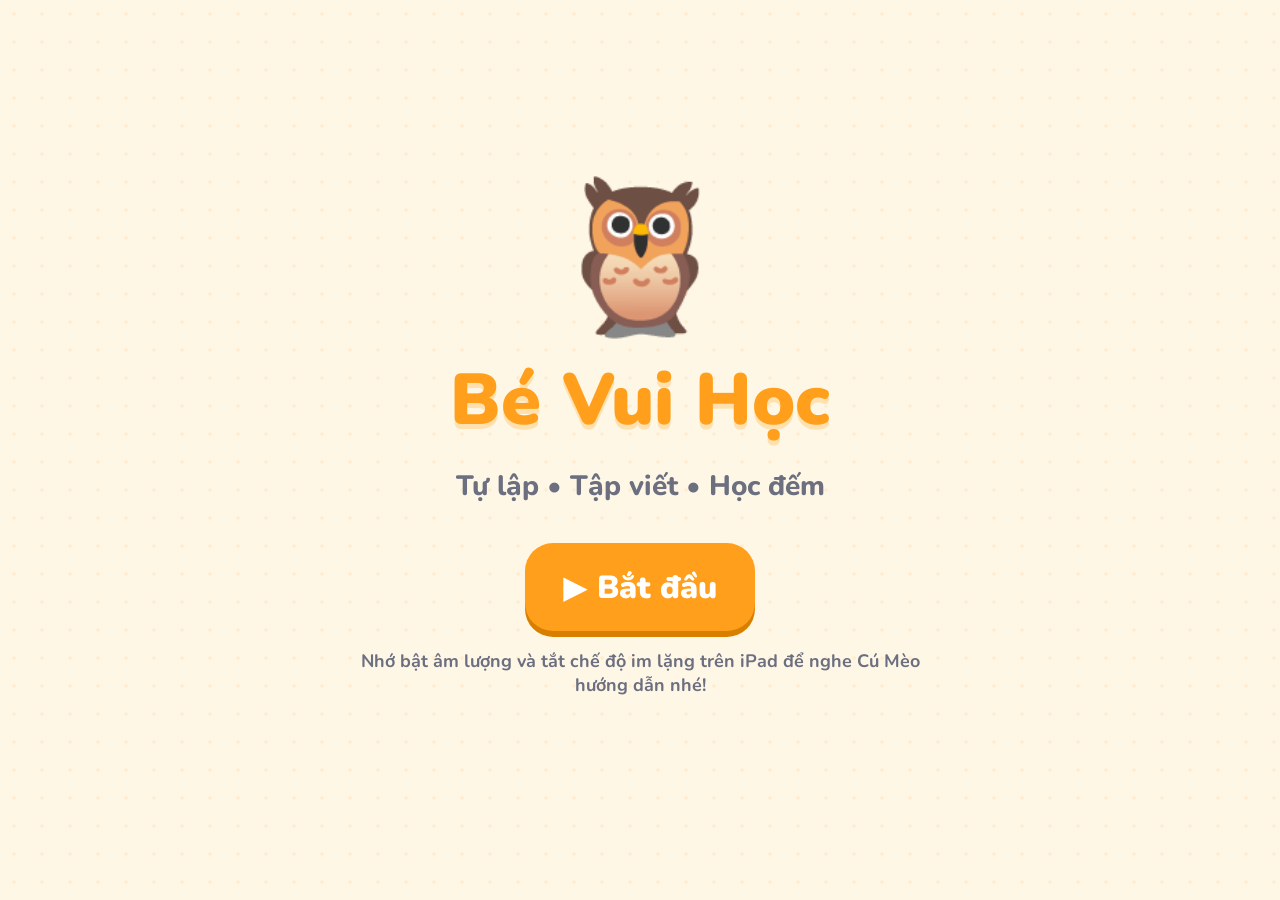
==== be-vui-hoc/index.html @ 0a431e66 "Thêm ứng dụng Bé Vui Học: tự lập, tập viết, học đếm cho iPad Ứng dụng web (PWA) chạy trên Safari iPa" ====
<!DOCTYPE html>
<html lang="vi">
<head>
  <meta charset="UTF-8">
  <meta name="viewport" content="width=device-width, initial-scale=1, maximum-scale=1, user-scalable=no, viewport-fit=cover">
  <title>Bé Vui Học</title>
  <meta name="description" content="Ứng dụng giúp bé tự lập, tập viết chữ và học đếm số với giọng nói hướng dẫn.">
  <meta name="theme-color" content="#fff7e6">
  <meta name="apple-mobile-web-app-capable" content="yes">
  <meta name="mobile-web-app-capable" content="yes">
  <meta name="apple-mobile-web-app-title" content="Bé Vui Học">
  <meta name="apple-mobile-web-app-status-bar-style" content="default">
  <link rel="apple-touch-icon" href="icons/icon-180.png">
  <link rel="icon" type="image/png" href="icons/icon-192.png">
  <link rel="manifest" href="manifest.webmanifest">
  <link rel="preconnect" href="https://fonts.googleapis.com">
  <link rel="preconnect" href="https://fonts.gstatic.com" crossorigin>
  <link rel="stylesheet" href="https://fonts.googleapis.com/css2?family=Andika:wght@400;700&family=Nunito:wght@700;800;900&display=swap">
  <link rel="stylesheet" href="css/style.css">
</head>
<body data-screen="splash">
  <header id="topbar">
    <button id="homeBtn" class="icon-btn" aria-label="Về trang chính">🏠</button>
    <button id="backBtn" class="icon-btn" aria-label="Quay lại">⬅️</button>
    <div id="bubble" role="button" aria-label="Nghe lại">
      <span class="mascot">🦉</span>
      <span class="title" id="title"></span>
      <span class="say" id="sayText"></span>
    </div>
    <div id="stars" aria-label="Số sao"><span>⭐</span><b id="starCount">0</b></div>
  </header>
  <main id="app"></main>
  <div id="overlay"></div>
  <noscript>Bé Vui Học cần bật JavaScript để chạy.</noscript>
  <script type="module" src="js/app.js"></script>
</body>
</html>
---- be-vui-hoc/css/style.css ----
/* ============ Bé Vui Học – giao diện cho iPad ============ */
:root {
  --bg: #fff7e6;
  --paper: #fffdf8;
  --ink: #2b2d42;
  --muted: #6c6f80;
  --line: #eadfca;

  --green: #2ec4b6;  --green-d: #1c9a8e;
  --orange: #ff9f1c; --orange-d: #d97f00;
  --blue: #4ea8de;   --blue-d: #2c7fb4;
  --pink: #ff6b9a;   --pink-d: #d6497a;
  --purple: #9b5de5; --purple-d: #7739c4;
  --yellow: #ffc94a; --yellow-d: #d9a21f;
  --red: #ef476f;    --red-d: #c32d52;

  --topbar: 80px;
  --font: 'Nunito', ui-rounded, 'SF Pro Rounded', system-ui, -apple-system, 'Segoe UI', sans-serif;
  --font-letter: 'Andika', 'Nunito', ui-rounded, system-ui, sans-serif;
  color-scheme: light;
}

* { box-sizing: border-box; -webkit-tap-highlight-color: transparent; }
html, body { margin: 0; height: 100%; overscroll-behavior: none; }
body {
  background: var(--bg);
  background-image: radial-gradient(rgba(255, 159, 28, .10) 2px, transparent 2px);
  background-size: 28px 28px;
  color: var(--ink);
  font-family: var(--font);
  font-weight: 800;
  -webkit-user-select: none; user-select: none;
  -webkit-touch-callout: none;
  touch-action: manipulation;
  overflow: hidden;
}
input, select, textarea { -webkit-user-select: auto; user-select: auto; font-family: inherit; }
button { font-family: inherit; color: inherit; }
[hidden] { display: none !important; }

/* ---------- Thanh trên cùng ---------- */
#topbar {
  position: fixed; inset: 0 0 auto 0; z-index: 20;
  height: calc(var(--topbar) + env(safe-area-inset-top));
  padding: env(safe-area-inset-top) calc(14px + env(safe-area-inset-right)) 0 calc(14px + env(safe-area-inset-left));
  display: flex; align-items: center; gap: 12px;
  background: #fff;
  box-shadow: 0 3px 0 rgba(0, 0, 0, .06);
}
body[data-screen="splash"] #topbar { display: none; }

.icon-btn {
  flex: none; width: 62px; height: 62px; border-radius: 20px; border: none;
  font-size: 32px; background: var(--bg); cursor: pointer;
  box-shadow: 0 5px 0 var(--line);
  display: grid; place-items: center;
  transition: transform .08s, box-shadow .08s;
}
.icon-btn:active { transform: translateY(4px); box-shadow: 0 1px 0 var(--line); }

#bubble { flex: 1; min-width: 0; display: flex; align-items: center; gap: 10px; cursor: pointer; }
#bubble .mascot { font-size: 46px; line-height: 1; flex: none; }
#bubble.speaking .mascot { animation: talk .5s ease-in-out infinite alternate; }
#bubble .title { font-size: 30px; font-weight: 900; white-space: nowrap; overflow: hidden; text-overflow: ellipsis; }
#bubble .say {
  display: none; position: relative;
  background: #fff1cc; border-radius: 18px; padding: 8px 16px;
  font-size: 21px; line-height: 1.25; font-weight: 800;
  overflow: hidden; display: none;
  -webkit-line-clamp: 2; -webkit-box-orient: vertical;
}
#bubble.speaking .title { display: none; }
#bubble.speaking .say { display: -webkit-box; }

#stars {
  flex: none; display: flex; align-items: center; gap: 6px;
  background: #fff1cc; border-radius: 999px; padding: 10px 18px;
  font-size: 28px; font-weight: 900;
}
#stars.bump { animation: bump .5s; }

/* ---------- Vùng nội dung ---------- */
#app {
  position: fixed; left: 0; right: 0; bottom: 0;
  top: calc(var(--topbar) + env(safe-area-inset-top));
  overflow-y: auto; -webkit-overflow-scrolling: touch;
  padding: 0 env(safe-area-inset-right) env(safe-area-inset-bottom) env(safe-area-inset-left);
}
body[data-screen="splash"] #app { top: 0; }
#app.fixed { overflow: hidden; }

/* ---------- Nút ---------- */
.btn {
  --c: var(--green); --cd: var(--green-d);
  font-weight: 900; font-size: 24px; color: #fff;
  border: none; border-radius: 22px; padding: 14px 26px; min-height: 64px;
  background: var(--c); box-shadow: 0 6px 0 var(--cd);
  display: inline-flex; align-items: center; justify-content: center; gap: 10px;
  cursor: pointer; transition: transform .08s, box-shadow .08s, opacity .2s;
}
.btn:active { transform: translateY(5px); box-shadow: 0 1px 0 var(--cd); }
.btn[disabled] { opacity: .4; pointer-events: none; }
.btn.big { font-size: 32px; min-height: 88px; padding: 18px 38px; border-radius: 28px; }
.btn.small { font-size: 20px; min-height: 52px; padding: 10px 18px; border-radius: 18px; }
.btn.orange { --c: var(--orange); --cd: var(--orange-d); }
.btn.blue   { --c: var(--blue);   --cd: var(--blue-d); }
.btn.pink   { --c: var(--pink);   --cd: var(--pink-d); }
.btn.purple { --c: var(--purple); --cd: var(--purple-d); }
.btn.yellow { --c: var(--yellow); --cd: var(--yellow-d); color: var(--ink); }
.btn.red    { --c: var(--red);    --cd: var(--red-d); }
.btn.ghost  { --c: #fff; --cd: var(--line); color: var(--ink); }
.btn.pulse { animation: pulse 1.2s ease-in-out infinite; }

.chips { display: flex; gap: 10px; flex-wrap: wrap; }
.chip {
  border: none; border-radius: 999px; padding: 10px 18px; font-size: 20px; font-weight: 900;
  background: #fff; box-shadow: 0 4px 0 var(--line); cursor: pointer;
}
.chip.on { background: var(--theme, var(--orange)); color: #fff; box-shadow: 0 4px 0 rgba(0,0,0,.18); }

/* ---------- Màn hình chào ---------- */
.splash {
  min-height: 100%; display: flex; flex-direction: column; align-items: center; justify-content: center;
  gap: 18px; padding: 30px; text-align: center;
}
.splash .logo { font-size: 150px; line-height: 1; animation: float 3s ease-in-out infinite; }
.splash h1 { font-size: 72px; margin: 0; font-weight: 900; color: var(--orange); text-shadow: 0 5px 0 #ffe1b0; }
.splash p { font-size: 28px; margin: 0 0 20px; color: var(--muted); }
.splash .hint { font-size: 18px; color: var(--muted); max-width: 560px; font-weight: 700; }

/* ---------- Menu & thẻ ---------- */
.menu { max-width: 1120px; margin: 0 auto; padding: 26px 24px 40px; }
.menu-head { display: flex; align-items: center; gap: 18px; margin-bottom: 22px; flex-wrap: wrap; }
.menu-head h2 { margin: 0; font-size: 40px; font-weight: 900; }
.menu-head p { margin: 4px 0 0; font-size: 22px; color: var(--muted); }
.cards { display: grid; grid-template-columns: repeat(auto-fill, minmax(230px, 1fr)); gap: 24px; }
.cards.three { grid-template-columns: repeat(auto-fit, minmax(220px, 1fr)); }
.card {
  --c: var(--green); --cd: var(--green-d);
  position: relative; border: none; cursor: pointer; color: #fff;
  background: var(--c); box-shadow: 0 8px 0 var(--cd);
  border-radius: 30px; padding: 24px 16px; min-height: 210px;
  display: flex; flex-direction: column; align-items: center; justify-content: center; gap: 8px; text-align: center;
  transition: transform .08s, box-shadow .08s;
}
.card:active { transform: translateY(6px); box-shadow: 0 2px 0 var(--cd); }
.card .emo { font-size: 88px; line-height: 1; filter: drop-shadow(0 4px 0 rgba(0,0,0,.12)); }
.card .lbl { font-size: 30px; font-weight: 900; }
.card .sub { font-size: 19px; opacity: .92; font-weight: 800; }
.card .badge {
  position: absolute; top: 12px; right: 14px; background: #fff; color: var(--ink);
  border-radius: 999px; padding: 4px 12px; font-size: 18px;
}
.card.tall { min-height: 300px; }
.card.tall .emo { font-size: 120px; }
.card.green  { --c: var(--green);  --cd: var(--green-d); }
.card.orange { --c: var(--orange); --cd: var(--orange-d); }
.card.blue   { --c: var(--blue);   --cd: var(--blue-d); }
.card.pink   { --c: var(--pink);   --cd: var(--pink-d); }
.card.purple { --c: var(--purple); --cd: var(--purple-d); }
.card.yellow { --c: var(--yellow); --cd: var(--yellow-d); color: var(--ink); }
.card.white  { --c: #fff; --cd: var(--line); color: var(--ink); }

.home-hello { display: flex; align-items: center; gap: 16px; margin: 6px 0 24px; }
.home-hello .wave { font-size: 64px; animation: wave 2s ease-in-out infinite; transform-origin: 70% 80%; }
.home-hello h2 { margin: 0; font-size: 42px; font-weight: 900; }
.home-hello p { margin: 2px 0 0; font-size: 22px; color: var(--muted); }
.home-row { display: grid; grid-template-columns: 1fr 1fr; gap: 24px; margin-top: 26px; }
.home-row .card { min-height: 120px; flex-direction: row; gap: 16px; }
.home-row .card .emo { font-size: 60px; }
.home-row .card .lbl { font-size: 26px; }
.hold-ring { position: relative; }
.hold-ring::after {
  content: ''; position: absolute; left: 0; bottom: 0; height: 8px; width: 0; border-radius: 0 0 30px 30px;
  background: var(--purple);
}
.hold-ring.holding::after { width: 100%; transition: width 2s linear; }

.progress-bar { height: 22px; background: #fff; border-radius: 999px; box-shadow: inset 0 2px 0 rgba(0,0,0,.06); overflow: hidden; }
.progress-bar > i { display: block; height: 100%; width: 0; background: var(--theme, var(--green)); border-radius: 999px; transition: width .5s; }

/* ---------- Khung hoạt động chung ---------- */
.play { height: 100%; display: flex; flex-direction: column; padding: 18px 22px 22px; gap: 16px; }
.play-head { display: flex; align-items: center; justify-content: space-between; gap: 14px; flex-wrap: wrap; }
.play-body { flex: 1; min-height: 0; display: flex; gap: 20px; }
.dots { display: flex; gap: 8px; }
.dots i { width: 22px; height: 22px; border-radius: 50%; background: #fff; box-shadow: inset 0 2px 0 rgba(0,0,0,.08); }
.dots i.done { background: var(--yellow); box-shadow: 0 0 0 3px #fff; }
.dots i.cur { background: var(--theme, var(--orange)); }
.panel { background: var(--paper); border-radius: 30px; box-shadow: 0 6px 0 var(--line); }

/* ---------- Tự lập ---------- */
.routine-tiles { display: grid; grid-template-columns: repeat(auto-fill, minmax(200px, 1fr)); gap: 20px; }
.tile {
  position: relative; border: none; cursor: pointer; background: #fff; border-radius: 26px;
  box-shadow: 0 7px 0 var(--line); padding: 20px 12px; min-height: 180px;
  display: flex; flex-direction: column; align-items: center; justify-content: center; gap: 10px;
  transition: transform .08s, box-shadow .08s;
}
.tile:active { transform: translateY(5px); box-shadow: 0 2px 0 var(--line); }
.tile .emo { font-size: 72px; line-height: 1; }
.tile .lbl { font-size: 24px; font-weight: 900; text-align: center; }
.tile.done { background: #dcfff6; box-shadow: 0 7px 0 #a4ead9; }
.tile.done::after {
  content: '✅'; position: absolute; top: 10px; right: 12px; font-size: 34px;
}

.task { height: 100%; display: flex; flex-direction: column; align-items: center; justify-content: center; gap: 18px; padding: 20px; text-align: center; }
.task .emo { font-size: 150px; line-height: 1; animation: wiggle 2.4s ease-in-out infinite; }
.task h2 { font-size: 46px; margin: 0; font-weight: 900; }
.steps { list-style: none; margin: 0; padding: 0; display: flex; flex-direction: column; gap: 12px; width: min(640px, 100%); }
.steps li {
  display: flex; align-items: center; gap: 16px; background: #fff; border-radius: 22px; padding: 14px 20px;
  font-size: 26px; text-align: left; box-shadow: 0 5px 0 var(--line); transition: transform .3s, background .3s;
}
.steps li b {
  flex: none; width: 46px; height: 46px; border-radius: 50%; background: var(--line); display: grid; place-items: center; font-size: 24px;
}
.steps li.now { background: #fff1cc; transform: scale(1.04); }
.steps li.now b { background: var(--orange); color: #fff; }
.row { display: flex; gap: 16px; flex-wrap: wrap; justify-content: center; }

.guide { height: 100%; display: grid; grid-template-rows: auto 1fr auto; padding: 18px 22px 24px; gap: 14px; }
.guide-main { display: flex; align-items: center; justify-content: center; gap: 40px; flex-wrap: wrap; text-align: center; min-height: 0; }
.guide-emo { font-size: min(26vh, 200px); line-height: 1; animation: wiggle 1.6s ease-in-out infinite; }
.guide-text { font-size: 40px; font-weight: 900; max-width: 620px; margin: 10px 0 0; }
.ring { position: relative; width: 210px; height: 210px; }
.ring svg { width: 100%; height: 100%; transform: rotate(-90deg); }
.ring circle { fill: none; stroke-width: 18; }
.ring .bg { stroke: #fff; }
.ring .fg { stroke: var(--theme, var(--green)); stroke-linecap: round; transition: stroke-dashoffset 1s linear; }
.ring .num { position: absolute; inset: 0; display: grid; place-items: center; font-size: 72px; font-weight: 900; }

.tidy { height: 100%; display: flex; flex-direction: column; padding: 16px 20px 20px; gap: 16px; }
.room {
  position: relative; flex: 1; min-height: 0; border-radius: 30px; overflow: hidden;
  background: linear-gradient(#ffeccc 0 62%, #e7c49a 62% 100%);
  box-shadow: inset 0 0 0 6px #fff;
}
.room .win { position: absolute; top: 8%; left: 8%; font-size: 60px; opacity: .8; }
.toy {
  position: absolute; font-size: 74px; line-height: 1; cursor: grab; touch-action: none;
  filter: drop-shadow(0 6px 4px rgba(0,0,0,.18)); transition: transform .25s; z-index: 2;
}
.toy.drag { transition: none; z-index: 10; filter: drop-shadow(0 16px 10px rgba(0,0,0,.25)); }
.bins { display: grid; grid-template-columns: repeat(3, 1fr); gap: 18px; }
.bin {
  background: #fff; border-radius: 26px; box-shadow: 0 7px 0 var(--line); padding: 12px; text-align: center;
  display: flex; flex-direction: column; align-items: center; gap: 4px; transition: transform .15s, background .15s;
}
.bin .emo { font-size: 64px; line-height: 1; }
.bin .lbl { font-size: 22px; }
.bin .got { font-size: 30px; min-height: 36px; letter-spacing: -6px; }
.bin.hot { background: #fff1cc; transform: scale(1.06); }
.bin.yay { animation: bump .5s; }

/* ---------- Tập viết ---------- */
.letter-grid { display: grid; grid-template-columns: repeat(auto-fill, minmax(118px, 1fr)); gap: 16px; }
.ltile {
  border: none; background: #fff; border-radius: 24px; box-shadow: 0 6px 0 var(--line); cursor: pointer;
  aspect-ratio: 1; display: flex; flex-direction: column; align-items: center; justify-content: center; gap: 2px;
}
.ltile:active { transform: translateY(4px); box-shadow: 0 2px 0 var(--line); }
.ltile .ch { font-family: var(--font-letter); font-weight: 700; font-size: 64px; line-height: 1.1; }
.ltile .st { font-size: 16px; letter-spacing: 1px; min-height: 20px; }
.ltile.has { background: #fff8e2; }

.trace { height: 100%; display: grid; gap: 16px; padding: 16px 20px 20px; grid-template-rows: auto 1fr auto; }
.trace-info { display: flex; align-items: center; gap: 16px; }
.trace-info .big {
  font-family: var(--font-letter); font-weight: 700; font-size: 88px; line-height: 1; min-width: 100px; text-align: center;
  color: var(--orange);
}
.trace-info .ex { flex: 1; display: flex; align-items: center; gap: 12px; font-size: 30px; min-width: 0; }
.trace-info .ex .e { font-size: 56px; line-height: 1; }
.trace-info .ex .w { font-family: var(--font-letter); font-weight: 700; }
.board {
  position: relative; min-height: 0; border-radius: 30px; background: var(--paper);
  box-shadow: 0 6px 0 var(--line), inset 0 0 0 4px #fff; overflow: hidden;
}
.board canvas { position: absolute; inset: 0; }
.board canvas.ink { touch-action: none; cursor: crosshair; }
.trace-tools { display: flex; align-items: center; justify-content: space-between; gap: 14px; flex-wrap: wrap; }
.colors { display: flex; gap: 10px; }
.colors button {
  width: 50px; height: 50px; border-radius: 50%; border: 5px solid #fff; box-shadow: 0 3px 0 var(--line); cursor: pointer;
}
.colors button.on { transform: scale(1.18); box-shadow: 0 0 0 3px var(--ink); }
.trace-side { display: flex; flex-direction: column; gap: 14px; }

@media (orientation: landscape) and (min-width: 900px) {
  .trace { grid-template-columns: 290px 1fr; grid-template-rows: 1fr; }
  .trace-side { grid-column: 1; grid-row: 1; justify-content: space-between; }
  .trace-info { flex-direction: column; align-items: stretch; text-align: center; }
  .trace-info .big { font-size: 96px; }
  .trace-info .ex { justify-content: center; flex-wrap: wrap; font-size: 26px; }
  .trace-info .ex .e { font-size: 44px; }
  .trace-side { gap: 12px; }
  .trace-tools { flex-direction: column; align-items: stretch; gap: 12px; }
  .trace-tools .colors { justify-content: center; gap: 6px; }
  .trace-tools .colors button { width: 40px; height: 40px; border-width: 4px; }
  .trace-tools .row { display: grid; grid-template-columns: 1fr 1fr; gap: 10px; }
  .trace-tools .btn { width: 100%; }
  .trace-tools .btn.small { font-size: 18px; padding: 8px 6px; white-space: nowrap; }
  .trace-tools .btn.big { min-height: 76px; }
  .board { grid-column: 2; grid-row: 1; }
}

/* ---------- Học đếm ---------- */
.objs {
  display: grid; grid-template-columns: repeat(var(--cols), 1fr); grid-template-rows: repeat(var(--rows), 1fr);
  width: 100%; height: 100%; place-items: center;
}
.obj {
  position: relative; border: none; background: none; padding: 0; line-height: 1; cursor: pointer;
  font-size: var(--size, 60px); transition: transform .15s, opacity .3s, filter .3s;
}
.obj:active { transform: scale(.9); }
.obj .badge {
  position: absolute; right: -6px; top: -6px; min-width: .55em; height: .55em; padding: 0 .1em;
  border-radius: 999px; background: var(--blue); color: #fff; font-size: .42em; font-weight: 900;
  display: grid; place-items: center; box-shadow: 0 0 0 3px #fff; animation: pop .3s;
}
.obj.counted { transform: scale(1.06); }
.obj.lit { animation: bump .45s; }
.obj.gone { opacity: .28; filter: grayscale(1); }
.obj.gone::after { content: '✖'; position: absolute; inset: 0; display: grid; place-items: center; color: var(--red); font-size: .8em; }

.stage { flex: 1; min-width: 0; min-height: 0; padding: 18px; display: flex; }
.answers { display: flex; gap: 18px; justify-content: center; align-items: center; }
.ans {
  border: none; cursor: pointer; width: 130px; height: 130px; border-radius: 34px; background: #fff;
  font-family: var(--font-letter); font-weight: 700; font-size: 76px; box-shadow: 0 8px 0 var(--line);
  transition: transform .08s, box-shadow .08s, background .2s;
}
.ans:active { transform: translateY(6px); box-shadow: 0 2px 0 var(--line); }
.ans.right { background: var(--green); color: #fff; box-shadow: 0 8px 0 var(--green-d); }
.ans.wrong { animation: shake .4s; opacity: .35; pointer-events: none; }
.count-body { flex-direction: column; }
@media (orientation: landscape) {
  .count-body { flex-direction: row; }
  .count-body .answers { flex-direction: column; }
}

.cmp { display: grid; grid-template-columns: 1fr 1fr; gap: 22px; width: 100%; }
.cmp .side {
  border: none; cursor: pointer; background: var(--paper); border-radius: 30px; box-shadow: 0 7px 0 var(--line);
  padding: 16px; min-height: 0; display: flex; transition: transform .1s, background .2s;
}
.cmp .side:active { transform: translateY(5px); }
.cmp .side.right { background: #dcfff6; box-shadow: 0 7px 0 #a4ead9; }
.cmp .side.wrong { animation: shake .4s; }

.math-eq { display: flex; align-items: center; justify-content: center; gap: 18px; font-family: var(--font-letter); font-weight: 700; font-size: 80px; }
.math-eq .q { display: inline-grid; place-items: center; min-width: 110px; height: 110px; border-radius: 26px; background: #fff; box-shadow: 0 6px 0 var(--line); color: var(--blue); }
.math-groups { display: flex; align-items: stretch; justify-content: center; gap: 18px; flex: 1; min-height: 0; width: 100%; }
.math-groups .grp { flex: 1; min-width: 0; padding: 14px; display: flex; }
.math-groups .op { align-self: center; font-size: 70px; font-weight: 900; color: var(--muted); }

.bubbles { flex: 1; display: flex; flex-wrap: wrap; align-content: center; justify-content: center; gap: 26px; padding: 10px; }
.bubble-num {
  --c: var(--blue);
  border: none; cursor: pointer; width: 150px; height: 150px; border-radius: 50%;
  background: radial-gradient(circle at 32% 28%, rgba(255,255,255,.75) 0 12%, transparent 13%), var(--c);
  color: #fff; font-family: var(--font-letter); font-weight: 700; font-size: 74px;
  box-shadow: 0 8px 0 rgba(0,0,0,.15); animation: float 3s ease-in-out infinite;
}
.bubble-num.popped { animation: popout .45s forwards; }
.bubble-num.wrong { animation: shake .4s; }

.numcard { display: flex; align-items: center; justify-content: center; gap: 30px; flex: 1; min-height: 0; flex-wrap: wrap; }
.numcard .num {
  font-family: var(--font-letter); font-weight: 700; font-size: min(34vh, 260px); line-height: 1; color: var(--blue);
  text-shadow: 0 8px 0 #d6ecfa;
}
.numcard .word { font-size: 46px; font-weight: 900; text-align: center; }
.numcard .objs-wrap { width: min(560px, 90vw); height: min(46vh, 420px); }

/* ---------- Nhãn dán ---------- */
.sticker-grid { display: grid; grid-template-columns: repeat(auto-fill, minmax(120px, 1fr)); gap: 16px; }
.sticker {
  border: none; aspect-ratio: 1; border-radius: 26px; background: #fff; box-shadow: 0 6px 0 var(--line);
  font-size: 66px; display: grid; place-items: center; cursor: pointer;
}
.sticker.locked { background: #f1e9da; color: #c9b99b; font-size: 48px; }

/* ---------- Phụ huynh ---------- */
.parents { max-width: 860px; margin: 0 auto; padding: 24px 24px 60px; display: flex; flex-direction: column; gap: 20px; }
.box { background: #fff; border-radius: 26px; padding: 22px 24px; box-shadow: 0 6px 0 var(--line); }
.box h3 { margin: 0 0 14px; font-size: 26px; font-weight: 900; }
.box p, .box li { font-size: 19px; line-height: 1.5; font-weight: 700; color: #444; }
.field { display: flex; align-items: center; gap: 14px; margin: 12px 0; flex-wrap: wrap; font-size: 20px; }
.field > label { min-width: 180px; }
.field input[type=text], .field select {
  flex: 1; min-width: 220px; font-size: 20px; padding: 12px 14px; border-radius: 14px; border: 3px solid var(--line); background: var(--paper);
}
.field input[type=range] { flex: 1; min-width: 200px; accent-color: var(--purple); height: 30px; }
.stat-grid { display: grid; grid-template-columns: repeat(auto-fill, minmax(170px, 1fr)); gap: 14px; }
.stat { background: var(--bg); border-radius: 20px; padding: 14px; text-align: center; }
.stat b { display: block; font-size: 38px; }
.stat span { font-size: 17px; color: var(--muted); }
.warn { background: #fff1cc; border-radius: 18px; padding: 12px 16px; }

/* ---------- Lớp phủ (chúc mừng) ---------- */
#overlay {
  position: fixed; inset: 0; z-index: 50; display: none; align-items: center; justify-content: center;
  background: rgba(43, 45, 66, .45); padding: 24px;
}
#overlay.show { display: flex; animation: fade .2s; }
.dialog {
  background: #fff; border-radius: 36px; padding: 34px 40px; max-width: 620px; width: 100%;
  text-align: center; box-shadow: 0 12px 0 rgba(0,0,0,.15); animation: popin .35s cubic-bezier(.2, 1.6, .5, 1);
}
.dialog .emo { font-size: 130px; line-height: 1; animation: wiggle 1.5s ease-in-out infinite; }
.dialog h2 { font-size: 44px; margin: 10px 0 6px; font-weight: 900; }
.dialog p { font-size: 24px; margin: 0 0 22px; color: var(--muted); }
.dialog .row { margin-top: 10px; }

.fx { position: fixed; z-index: 60; pointer-events: none; line-height: 1; }
.toast {
  position: fixed; left: 50%; top: 42%; z-index: 55; pointer-events: none;
  transform: translate(-50%, -50%); font-size: 64px; font-weight: 900; color: #fff;
  -webkit-text-stroke: 2px rgba(0,0,0,.15);
  text-shadow: 0 6px 0 var(--orange-d), 0 0 30px rgba(255,159,28,.6);
  animation: toast 1.4s forwards; white-space: nowrap;
}

/* ---------- Hiệu ứng ---------- */
@keyframes talk { from { transform: rotate(-6deg) scale(1); } to { transform: rotate(6deg) scale(1.08); } }
@keyframes bump { 0%,100% { transform: scale(1); } 40% { transform: scale(1.25); } }
@keyframes pulse { 0%,100% { transform: scale(1); } 50% { transform: scale(1.06); } }
@keyframes float { 0%,100% { transform: translateY(0); } 50% { transform: translateY(-12px); } }
@keyframes wiggle { 0%,100% { transform: rotate(0); } 25% { transform: rotate(-6deg); } 75% { transform: rotate(6deg); } }
@keyframes wave { 0%,60%,100% { transform: rotate(0); } 10%,30% { transform: rotate(18deg); } 20%,40% { transform: rotate(-10deg); } }
@keyframes shake { 0%,100% { transform: translateX(0); } 20%,60% { transform: translateX(-12px); } 40%,80% { transform: translateX(12px); } }
@keyframes pop { from { transform: scale(0); } to { transform: scale(1); } }
@keyframes popin { from { transform: scale(.6); opacity: 0; } to { transform: scale(1); opacity: 1; } }
@keyframes popout { 40% { transform: scale(1.3); } 100% { transform: scale(0); opacity: 0; } }
@keyframes fade { from { opacity: 0; } to { opacity: 1; } }
@keyframes toast { 0% { opacity: 0; transform: translate(-50%, -30%) scale(.6); } 20% { opacity: 1; transform: translate(-50%, -50%) scale(1.1); } 75% { opacity: 1; transform: translate(-50%, -55%) scale(1); } 100% { opacity: 0; transform: translate(-50%, -80%) scale(.9); } }

@media (max-width: 700px) {
  :root { --topbar: 70px; }
  .icon-btn { width: 52px; height: 52px; font-size: 26px; }
  #bubble .mascot { font-size: 36px; }
  #bubble .title { font-size: 22px; }
  #bubble .say { font-size: 17px; }
  #stars { font-size: 22px; padding: 8px 12px; }
  .home-row { grid-template-columns: 1fr; }
  .ans { width: 96px; height: 96px; font-size: 56px; }
}
@media (prefers-reduced-motion: reduce) {
  *, *::before, *::after { animation-duration: .01ms !important; animation-iteration-count: 1 !important; }
}
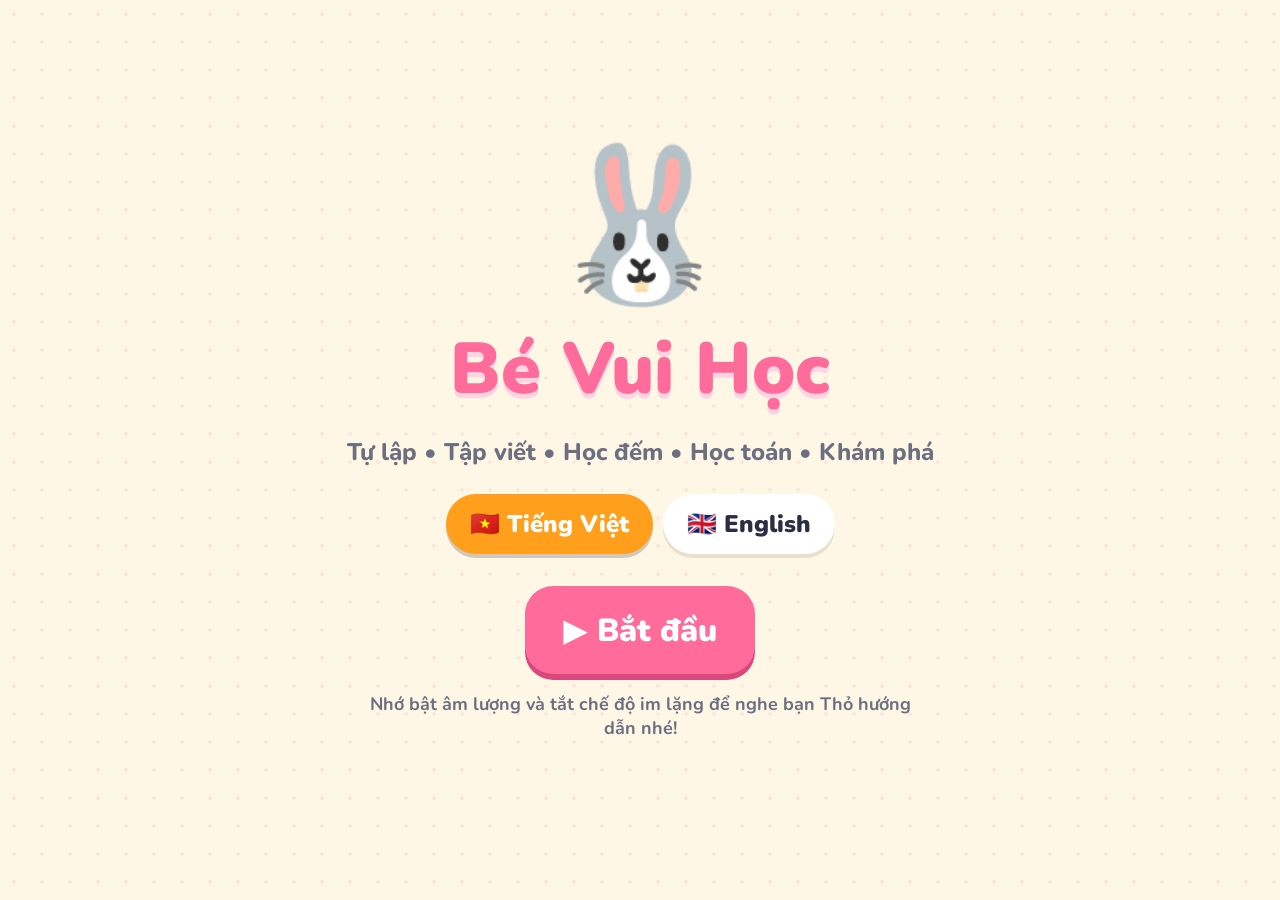
==== commit 93aabb0f: "Bé Vui Học: thêm tiếng Anh, giọng nữ, icon bé gái, Học Toán và Khám Phá - Chọn ngôn ngữ Tiếng Việt /" ====
--- a/be-vui-hoc/index.html
+++ b/be-vui-hoc/index.html
@@ -23,7 +23,7 @@
     <button id="homeBtn" class="icon-btn" aria-label="Về trang chính">🏠</button>
     <button id="backBtn" class="icon-btn" aria-label="Quay lại">⬅️</button>
     <div id="bubble" role="button" aria-label="Nghe lại">
-      <span class="mascot">🦉</span>
+      <span class="mascot">🐰</span>
       <span class="title" id="title"></span>
       <span class="say" id="sayText"></span>
     </div>
--- a/be-vui-hoc/css/style.css
+++ b/be-vui-hoc/css/style.css
@@ -24,7 +24,7 @@
 html, body { margin: 0; height: 100%; overscroll-behavior: none; }
 body {
   background: var(--bg);
-  background-image: radial-gradient(rgba(255, 159, 28, .10) 2px, transparent 2px);
+  background-image: radial-gradient(rgba(255, 107, 154, .12) 2px, transparent 2px);
   background-size: 28px 28px;
   color: var(--ink);
   font-family: var(--font);
@@ -116,6 +116,7 @@
   border: none; border-radius: 999px; padding: 10px 18px; font-size: 20px; font-weight: 900;
   background: #fff; box-shadow: 0 4px 0 var(--line); cursor: pointer;
 }
+.chip.big { font-size: 24px; padding: 14px 24px; }
 .chip.on { background: var(--theme, var(--orange)); color: #fff; box-shadow: 0 4px 0 rgba(0,0,0,.18); }
 
 /* ---------- Màn hình chào ---------- */
@@ -124,8 +125,10 @@
   gap: 18px; padding: 30px; text-align: center;
 }
 .splash .logo { font-size: 150px; line-height: 1; animation: float 3s ease-in-out infinite; }
-.splash h1 { font-size: 72px; margin: 0; font-weight: 900; color: var(--orange); text-shadow: 0 5px 0 #ffe1b0; }
-.splash p { font-size: 28px; margin: 0 0 20px; color: var(--muted); }
+.splash h1 { font-size: 72px; margin: 0; font-weight: 900; color: var(--pink); text-shadow: 0 5px 0 #ffd3e2; }
+.splash p { font-size: 24px; margin: 0 0 8px; color: var(--muted); }
+.splash .lang-pick { margin-bottom: 14px; justify-content: center; }
+.splash .voice-note { max-width: 640px; font-size: 18px; line-height: 1.45; font-weight: 700; text-align: left; }
 .splash .hint { font-size: 18px; color: var(--muted); max-width: 560px; font-weight: 700; }
 
 /* ---------- Menu & thẻ ---------- */
@@ -159,14 +162,18 @@
 .card.pink   { --c: var(--pink);   --cd: var(--pink-d); }
 .card.purple { --c: var(--purple); --cd: var(--purple-d); }
 .card.yellow { --c: var(--yellow); --cd: var(--yellow-d); color: var(--ink); }
+.card.red    { --c: var(--red);    --cd: var(--red-d); }
 .card.white  { --c: #fff; --cd: var(--line); color: var(--ink); }
 
 .home-hello { display: flex; align-items: center; gap: 16px; margin: 6px 0 24px; }
 .home-hello .wave { font-size: 64px; animation: wave 2s ease-in-out infinite; transform-origin: 70% 80%; }
 .home-hello h2 { margin: 0; font-size: 42px; font-weight: 900; }
 .home-hello p { margin: 2px 0 0; font-size: 22px; color: var(--muted); }
-.home-row { display: grid; grid-template-columns: 1fr 1fr; gap: 24px; margin-top: 26px; }
-.home-row .card { min-height: 120px; flex-direction: row; gap: 16px; }
+.home-cards { grid-template-columns: repeat(3, 1fr); }
+.home-cards .card { min-height: 185px; padding: 16px 12px; }
+.home-cards .card .emo { font-size: 76px; }
+.home-row { display: grid; grid-template-columns: minmax(0, 460px); justify-content: center; gap: 24px; margin-top: 26px; }
+.home-row .card { min-height: 96px; flex-direction: row; gap: 16px; }
 .home-row .card .emo { font-size: 60px; }
 .home-row .card .lbl { font-size: 26px; }
 .hold-ring { position: relative; }
@@ -239,11 +246,11 @@
 }
 .room .win { position: absolute; top: 8%; left: 8%; font-size: 60px; opacity: .8; }
 .toy {
-  position: absolute; font-size: 74px; line-height: 1; cursor: grab; touch-action: none;
+  position: absolute; font-size: 68px; line-height: 1; cursor: grab; touch-action: none;
   filter: drop-shadow(0 6px 4px rgba(0,0,0,.18)); transition: transform .25s; z-index: 2;
 }
 .toy.drag { transition: none; z-index: 10; filter: drop-shadow(0 16px 10px rgba(0,0,0,.25)); }
-.bins { display: grid; grid-template-columns: repeat(3, 1fr); gap: 18px; }
+.bins { display: grid; grid-template-columns: repeat(4, 1fr); gap: 16px; }
 .bin {
   background: #fff; border-radius: 26px; box-shadow: 0 7px 0 var(--line); padding: 12px; text-align: center;
   display: flex; flex-direction: column; align-items: center; gap: 4px; transition: transform .15s, background .15s;
@@ -323,8 +330,8 @@
 }
 .obj.counted { transform: scale(1.06); }
 .obj.lit { animation: bump .45s; }
-.obj.gone { opacity: .28; filter: grayscale(1); }
-.obj.gone::after { content: '✖'; position: absolute; inset: 0; display: grid; place-items: center; color: var(--red); font-size: .8em; }
+.obj.gone .e { opacity: .3; filter: grayscale(1); }
+.obj.gone::after { content: '✖'; position: absolute; inset: 0; display: grid; place-items: center; color: var(--red); font-size: .75em; font-weight: 900; }
 
 .stage { flex: 1; min-width: 0; min-height: 0; padding: 18px; display: flex; }
 .answers { display: flex; gap: 18px; justify-content: center; align-items: center; }
@@ -354,7 +361,7 @@
 .math-eq { display: flex; align-items: center; justify-content: center; gap: 18px; font-family: var(--font-letter); font-weight: 700; font-size: 80px; }
 .math-eq .q { display: inline-grid; place-items: center; min-width: 110px; height: 110px; border-radius: 26px; background: #fff; box-shadow: 0 6px 0 var(--line); color: var(--blue); }
 .math-groups { display: flex; align-items: stretch; justify-content: center; gap: 18px; flex: 1; min-height: 0; width: 100%; }
-.math-groups .grp { flex: 1; min-width: 0; padding: 14px; display: flex; }
+.grp { flex: 1; min-width: 0; min-height: 0; padding: 12px; display: flex; }
 .math-groups .op { align-self: center; font-size: 70px; font-weight: 900; color: var(--muted); }
 
 .bubbles { flex: 1; display: flex; flex-wrap: wrap; align-content: center; justify-content: center; gap: 26px; padding: 10px; }
@@ -439,6 +446,76 @@
 @keyframes fade { from { opacity: 0; } to { opacity: 1; } }
 @keyframes toast { 0% { opacity: 0; transform: translate(-50%, -30%) scale(.6); } 20% { opacity: 1; transform: translate(-50%, -50%) scale(1.1); } 75% { opacity: 1; transform: translate(-50%, -55%) scale(1); } 100% { opacity: 0; transform: translate(-50%, -80%) scale(.9); } }
 
+/* ---------------- Học toán: nhân, chia ---------------- */
+.math-many {
+  display: grid; grid-template-columns: repeat(var(--n), 1fr); grid-auto-rows: 1fr; gap: 12px;
+  flex: 1; min-height: 0; width: 100%;
+}
+.math-div { display: flex; flex-direction: column; gap: 12px; flex: 1; min-height: 0; width: 100%; }
+.math-div .grp.total { flex: 0 0 38%; }
+.share { flex-direction: column; align-items: center; gap: 4px; }
+.share .friend { font-size: 44px; line-height: 1; }
+.share-box { position: relative; flex: 1; width: 100%; min-height: 0; display: flex; }
+.share-q { position: absolute; inset: 0; display: grid; place-items: center; font-size: 60px; color: var(--muted); font-family: var(--font-letter); }
+
+/* ---------------- Khám phá: câu đố chung ---------------- */
+.quiz-body { flex: 1; min-height: 0; display: flex; flex-direction: column; align-items: center; justify-content: center; gap: 24px; text-align: center; }
+.quiz-emo { font-size: 110px; line-height: 1; }
+.quiz-emo.big { font-size: min(28vh, 220px); animation: wiggle 2s ease-in-out infinite; }
+.quiz-q { font-size: 44px; margin: 0; font-weight: 900; cursor: pointer; }
+.ans.word { width: auto; min-width: 230px; height: 110px; padding: 0 30px; font-size: 36px; font-family: var(--font); font-weight: 900; }
+
+/* ---------------- Ngày tháng ---------------- */
+.cal-wrap { display: flex; flex-direction: column; align-items: center; gap: 18px; }
+.cal-label { margin: 0; font-size: 40px; font-weight: 900; }
+.cal { width: min(420px, 90vw); background: #fff; border-radius: 34px; overflow: hidden; box-shadow: 0 10px 0 var(--line); text-align: center; cursor: pointer; }
+.cal-week { background: var(--pink); color: #fff; font-size: 44px; font-weight: 900; padding: 14px; }
+.cal-day { font-family: var(--font-letter); font-size: 180px; line-height: 1.15; font-weight: 700; }
+.cal-month { font-size: 32px; padding-bottom: 18px; color: var(--muted); }
+.date-grid { grid-template-columns: repeat(auto-fill, minmax(180px, 1fr)); gap: 18px; }
+.date-tile { min-height: 150px; padding: 14px 8px; transition: transform .2s; }
+.date-tile .emo { font-size: 52px; }
+.date-tile .lbl { font-size: 25px; }
+.date-tile.today { outline: 6px solid var(--ink); outline-offset: 3px; }
+.date-tile.lit { transform: scale(1.1); }
+.date-tile .badge { top: auto; bottom: -14px; right: 50%; transform: translateX(50%); white-space: nowrap; box-shadow: 0 0 0 3px var(--ink); font-size: 16px; }
+
+/* ---------------- Ngày và đêm ---------------- */
+.sky { position: relative; flex: 1; min-height: 0; border-radius: 30px; overflow: hidden; transition: background 1s; box-shadow: inset 0 0 0 6px #fff; }
+.orb { position: absolute; font-size: min(18vh, 140px); line-height: 1; transform: translateX(-50%); transition: left 1.2s, top 1.2s; cursor: pointer; }
+.stars { position: absolute; top: 8%; left: 0; right: 0; text-align: center; font-size: 36px; letter-spacing: 36px; opacity: 0; transition: opacity 1s; }
+.sky.night .stars { opacity: 1; }
+.ground {
+  position: absolute; left: 0; right: 0; bottom: 0; height: 30%; background: #8fd694; transition: background 1s;
+  display: flex; align-items: flex-end; justify-content: space-around; font-size: min(14vh, 110px); line-height: 1; padding-bottom: 12px;
+}
+.sky.night .ground { background: #3f6b5a; }
+.act { animation: float 2.5s ease-in-out infinite; }
+.sky-tag { position: absolute; top: 18px; left: 18px; background: rgba(255,255,255,.88); border-radius: 999px; padding: 8px 20px; font-size: 26px; font-weight: 900; }
+
+/* ---------------- Trái và phải ---------------- */
+.lr { flex: 1; min-height: 0; display: grid; grid-template-columns: 1fr 1fr; gap: 20px; }
+.lr-half {
+  border: none; border-radius: 30px; cursor: pointer; color: #fff;
+  display: flex; flex-direction: column; align-items: center; justify-content: center; gap: 8px;
+}
+.lr-half.left { background: var(--pink); box-shadow: 0 8px 0 var(--pink-d); }
+.lr-half.right { background: var(--blue); box-shadow: 0 8px 0 var(--blue-d); }
+.lr-half.lit { animation: bump .5s; }
+.lr-arrow { font-size: 84px; line-height: 1; }
+.lr-animal { font-size: min(22vh, 170px); line-height: 1; }
+.lr-name { font-size: 46px; font-weight: 900; }
+.lr-stage {
+  display: grid; grid-template-columns: 1fr 1fr 1fr; align-items: center; justify-items: center;
+  width: 100%; max-width: 940px; min-height: 36vh; padding: 20px;
+  background: var(--paper); border-radius: 30px; box-shadow: 0 6px 0 var(--line);
+}
+.lr-pick { border: none; background: none; padding: 0; font-size: min(22vh, 170px); line-height: 1; cursor: pointer; transition: transform .8s; }
+.lr-pick.still { cursor: default; }
+.lr-pick.right { animation: bump .5s; }
+.lr-pick.wrong { animation: shake .4s; }
+.lr-goal { font-size: 90px; line-height: 1; }
+
 @media (max-width: 700px) {
   :root { --topbar: 70px; }
   .icon-btn { width: 52px; height: 52px; font-size: 26px; }
@@ -447,6 +524,7 @@
   #bubble .say { font-size: 17px; }
   #stars { font-size: 22px; padding: 8px 12px; }
   .home-row { grid-template-columns: 1fr; }
+  .home-cards { grid-template-columns: repeat(2, 1fr); }
   .ans { width: 96px; height: 96px; font-size: 56px; }
 }
 @media (prefers-reduced-motion: reduce) {
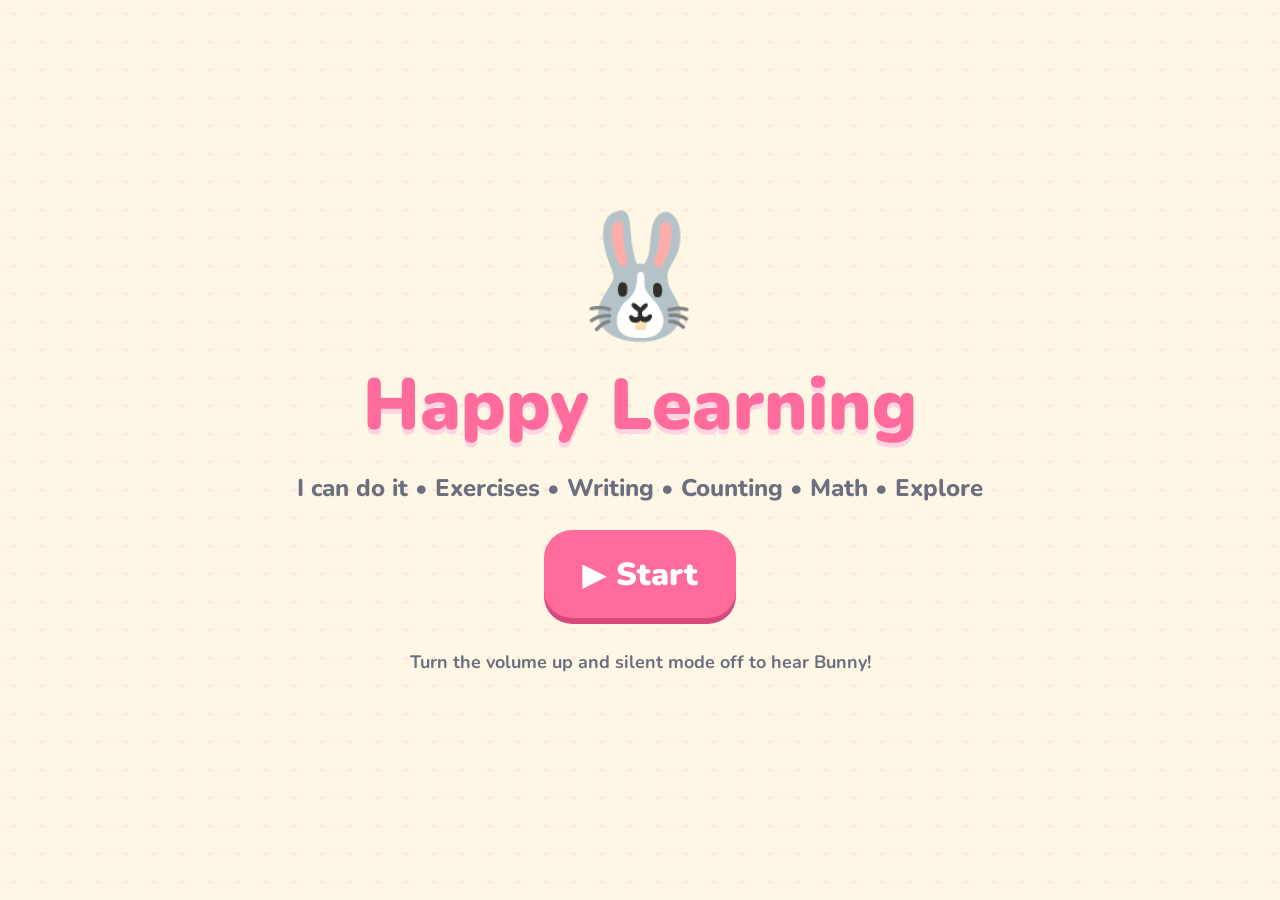
==== commit 28d45d91: "Bé Vui Học: chuyển toàn bộ ứng dụng sang tiếng Anh - Tiếng Anh là mặc định cho chữ và giọng đọc; máy" ====
--- a/be-vui-hoc/index.html
+++ b/be-vui-hoc/index.html
@@ -1,14 +1,14 @@
 <!DOCTYPE html>
-<html lang="vi">
+<html lang="en">
 <head>
   <meta charset="UTF-8">
   <meta name="viewport" content="width=device-width, initial-scale=1, maximum-scale=1, user-scalable=no, viewport-fit=cover">
-  <title>Bé Vui Học</title>
-  <meta name="description" content="Ứng dụng giúp bé tự lập, tập viết chữ và học đếm số với giọng nói hướng dẫn.">
+  <title>Happy Learning</title>
+  <meta name="description" content="Helps children do things by themselves, practice writing, counting and math, with a gentle voice guide.">
   <meta name="theme-color" content="#fff7e6">
   <meta name="apple-mobile-web-app-capable" content="yes">
   <meta name="mobile-web-app-capable" content="yes">
-  <meta name="apple-mobile-web-app-title" content="Bé Vui Học">
+  <meta name="apple-mobile-web-app-title" content="Happy Learning">
   <meta name="apple-mobile-web-app-status-bar-style" content="default">
   <link rel="apple-touch-icon" href="icons/icon-180.png">
   <link rel="icon" type="image/png" href="icons/icon-192.png">
@@ -20,18 +20,18 @@
 </head>
 <body data-screen="splash">
   <header id="topbar">
-    <button id="homeBtn" class="icon-btn" aria-label="Về trang chính">🏠</button>
-    <button id="backBtn" class="icon-btn" aria-label="Quay lại">⬅️</button>
-    <div id="bubble" role="button" aria-label="Nghe lại">
+    <button id="homeBtn" class="icon-btn" aria-label="Home">🏠</button>
+    <button id="backBtn" class="icon-btn" aria-label="Back">⬅️</button>
+    <div id="bubble" role="button" aria-label="Hear again">
       <span class="mascot">🐰</span>
       <span class="title" id="title"></span>
       <span class="say" id="sayText"></span>
     </div>
-    <div id="stars" aria-label="Số sao"><span>⭐</span><b id="starCount">0</b></div>
+    <div id="stars" aria-label="Stars"><span>⭐</span><b id="starCount">0</b></div>
   </header>
   <main id="app"></main>
   <div id="overlay"></div>
-  <noscript>Bé Vui Học cần bật JavaScript để chạy.</noscript>
+  <noscript>Happy Learning needs JavaScript to run.</noscript>
   <script type="module" src="js/app.js"></script>
 </body>
 </html>
--- a/be-vui-hoc/css/style.css
+++ b/be-vui-hoc/css/style.css
@@ -124,12 +124,18 @@
   min-height: 100%; display: flex; flex-direction: column; align-items: center; justify-content: center;
   gap: 18px; padding: 30px; text-align: center;
 }
-.splash .logo { font-size: 150px; line-height: 1; animation: float 3s ease-in-out infinite; }
+.splash .logo { font-size: 120px; line-height: 1; animation: float 3s ease-in-out infinite; }
 .splash h1 { font-size: 72px; margin: 0; font-weight: 900; color: var(--pink); text-shadow: 0 5px 0 #ffd3e2; }
 .splash p { font-size: 24px; margin: 0 0 8px; color: var(--muted); }
-.splash .lang-pick { margin-bottom: 14px; justify-content: center; }
+.splash .pick-title { font-size: 28px; font-weight: 900; color: var(--ink); margin: 10px 0 6px; }
+.lang-cards { display: grid; grid-template-columns: 1fr 1fr; gap: 26px; width: min(720px, 100%); }
+.lang-card { min-height: 230px; }
+.lang-card .emo { font-size: 96px; }
+.lang-card .lbl { font-size: 40px; }
+.lang-card .sub { font-size: 24px; }
+.lang-card.last { animation: pulse 1.4s ease-in-out infinite; }
 .splash .voice-note { max-width: 640px; font-size: 18px; line-height: 1.45; font-weight: 700; text-align: left; }
-.splash .hint { font-size: 18px; color: var(--muted); max-width: 560px; font-weight: 700; }
+.splash .hint { margin-top: 14px; font-size: 18px; color: var(--muted); max-width: 560px; font-weight: 700; }
 
 /* ---------- Menu & thẻ ---------- */
 .menu { max-width: 1120px; margin: 0 auto; padding: 26px 24px 40px; }
@@ -137,6 +143,8 @@
 .menu-head h2 { margin: 0; font-size: 40px; font-weight: 900; }
 .menu-head p { margin: 4px 0 0; font-size: 22px; color: var(--muted); }
 .cards { display: grid; grid-template-columns: repeat(auto-fill, minmax(230px, 1fr)); gap: 24px; }
+.cards.two { grid-template-columns: 1fr 1fr; }
+.menu h3.sec { font-size: 28px; margin: 30px 0 16px; font-weight: 900; }
 .cards.three { grid-template-columns: repeat(auto-fit, minmax(220px, 1fr)); }
 .card {
   --c: var(--green); --cd: var(--green-d);
@@ -172,7 +180,8 @@
 .home-cards { grid-template-columns: repeat(3, 1fr); }
 .home-cards .card { min-height: 185px; padding: 16px 12px; }
 .home-cards .card .emo { font-size: 76px; }
-.home-row { display: grid; grid-template-columns: minmax(0, 460px); justify-content: center; gap: 24px; margin-top: 26px; }
+.home-row { display: grid; grid-template-columns: 1fr 1fr; gap: 24px; margin-top: 26px; }
+.home-row .card .sub { font-size: 17px; }
 .home-row .card { min-height: 96px; flex-direction: row; gap: 16px; }
 .home-row .card .emo { font-size: 60px; }
 .home-row .card .lbl { font-size: 26px; }
@@ -207,14 +216,20 @@
 .tile:active { transform: translateY(5px); box-shadow: 0 2px 0 var(--line); }
 .tile .emo { font-size: 72px; line-height: 1; }
 .tile .lbl { font-size: 24px; font-weight: 900; text-align: center; }
+.tile-stars { background: #fff1cc; border-radius: 999px; padding: 2px 12px; font-size: 20px; }
 .tile.done { background: #dcfff6; box-shadow: 0 7px 0 #a4ead9; }
 .tile.done::after {
   content: '✅'; position: absolute; top: 10px; right: 12px; font-size: 34px;
 }
 
-.task { height: 100%; display: flex; flex-direction: column; align-items: center; justify-content: center; gap: 18px; padding: 20px; text-align: center; }
+.task { min-height: 100%; display: flex; flex-direction: column; align-items: center; justify-content: center; gap: 18px; padding: 20px; text-align: center; }
 .task .emo { font-size: 150px; line-height: 1; animation: wiggle 2.4s ease-in-out infinite; }
 .task h2 { font-size: 46px; margin: 0; font-weight: 900; }
+.task .goal { margin: 0; max-width: 640px; background: #dcfff6; border-radius: 18px; padding: 10px 18px; font-size: 24px; line-height: 1.3; }
+.task-stars { margin: 0; font-size: 28px; font-weight: 900; }
+.clock { display: flex; align-items: center; gap: 16px; background: #fff; border-radius: 22px; padding: 10px 20px; box-shadow: 0 5px 0 var(--line); font-size: 40px; }
+.clock-face { font-family: var(--font-letter); font-size: 52px; min-width: 150px; text-align: center; }
+.clock.over { background: #ffe1e8; }
 .steps { list-style: none; margin: 0; padding: 0; display: flex; flex-direction: column; gap: 12px; width: min(640px, 100%); }
 .steps li {
   display: flex; align-items: center; gap: 16px; background: #fff; border-radius: 22px; padding: 14px 20px;
@@ -516,6 +531,44 @@
 .lr-pick.wrong { animation: shake .4s; }
 .lr-goal { font-size: 90px; line-height: 1; }
 
+/* ---------------- Đổi quà & luật nhận sao ---------------- */
+.rewards { display: flex; flex-direction: column; gap: 18px; margin-bottom: 24px; }
+.reward {
+  display: flex; align-items: center; gap: 20px; background: #fff; border-radius: 28px; padding: 18px 22px;
+  box-shadow: 0 7px 0 var(--line); cursor: pointer;
+}
+.reward.ready { background: #fff1cc; box-shadow: 0 7px 0 var(--yellow-d); }
+.r-emo { font-size: 84px; line-height: 1; flex: none; }
+.r-main { flex: 1; min-width: 0; display: flex; flex-direction: column; gap: 8px; }
+.r-name { font-size: 30px; font-weight: 900; }
+.r-sub { font-size: 20px; color: var(--muted); margin: 0; }
+.reward .progress-bar { box-shadow: inset 0 0 0 2px var(--line); }
+.reward .progress-bar > i { background: var(--yellow); }
+.rules-box { margin-bottom: 22px; }
+.timebar { display: flex; align-items: center; gap: 10px; background: #fff; border-radius: 999px; padding: 8px 16px; font-size: 22px; box-shadow: 0 4px 0 var(--line); min-width: 260px; }
+.timebar .progress-bar { flex: 1; height: 16px; box-shadow: inset 0 0 0 2px var(--line); }
+.timebar .progress-bar > i { background: var(--purple); transition: width 1s linear; }
+.timebar b { white-space: nowrap; font-family: var(--font-letter); }
+.trace-side .timebar { min-width: 0; }
+.reward.hw { width: 100%; border: none; text-align: left; font-family: inherit; color: inherit; }
+.hw-num { flex: none; width: 54px; height: 54px; border-radius: 50%; background: var(--purple); color: #fff; display: grid; place-items: center; font-size: 28px; font-weight: 900; }
+.hw-star { flex: none; font-size: 26px; background: #fff1cc; border-radius: 999px; padding: 6px 16px; }
+.rules { list-style: none; margin: 0 0 12px; padding: 0; display: flex; flex-direction: column; gap: 10px; }
+.rules li, .rule-row { display: flex; align-items: center; gap: 14px; font-size: 22px; }
+.rule-emo { font-size: 34px; flex: none; width: 44px; text-align: center; }
+.rule-text { flex: 1; min-width: 0; }
+.rules li b { flex: none; background: #fff1cc; border-radius: 999px; padding: 4px 14px; white-space: nowrap; }
+.rule-row { font-size: 19px; margin: 10px 0; }
+.rule-row select { font-size: 19px; padding: 8px 10px; border-radius: 12px; border: 3px solid var(--line); background: var(--paper); }
+.stepper { display: inline-flex; align-items: center; gap: 8px; flex: none; }
+.stepper .btn { min-height: 44px; min-width: 48px; padding: 4px 10px; font-size: 24px; }
+.step-val { min-width: 30px; text-align: center; font-size: 24px; }
+.gift-row { display: flex; align-items: center; gap: 10px; flex-wrap: wrap; margin: 12px 0; font-size: 20px; }
+.gift-row input[type=text] { flex: 1; min-width: 200px; font-size: 20px; padding: 10px 12px; border-radius: 14px; border: 3px solid var(--line); background: var(--paper); }
+.emo-sel { font-size: 30px; padding: 4px 6px; border-radius: 14px; border: 3px solid var(--line); background: var(--paper); }
+input.cost { width: 100px; font-size: 20px; padding: 10px 12px; border-radius: 14px; border: 3px solid var(--line); background: var(--paper); font-weight: 800; }
+.gift-est { flex-basis: 100%; font-size: 16px; color: var(--muted); padding-left: 4px; }
+
 @media (max-width: 700px) {
   :root { --topbar: 70px; }
   .icon-btn { width: 52px; height: 52px; font-size: 26px; }
